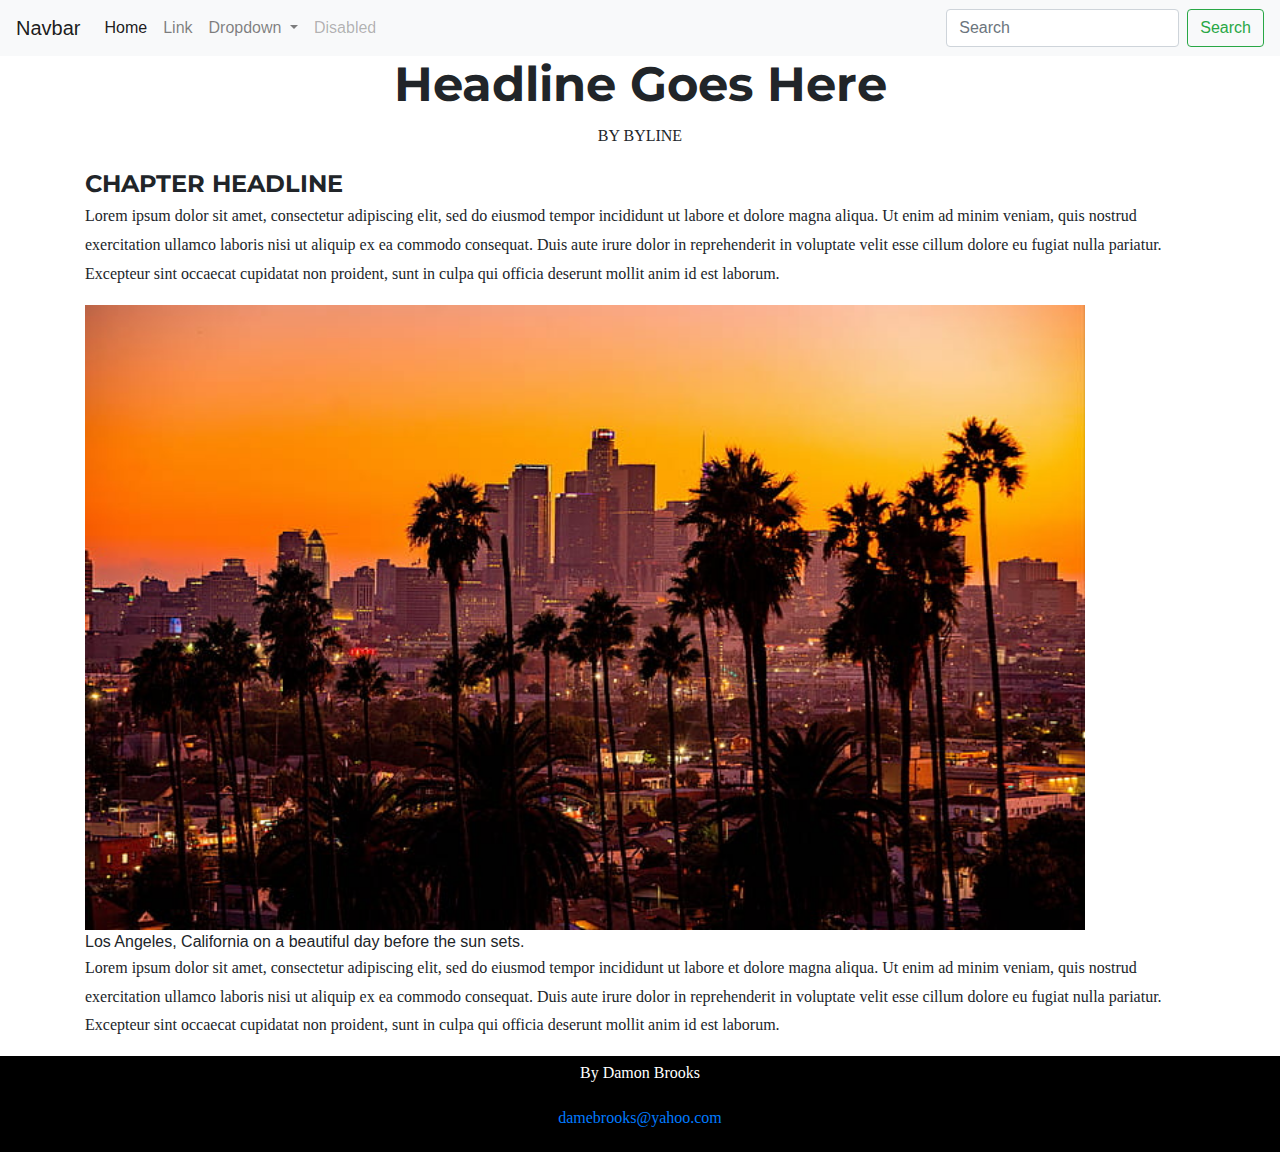
==== climate-crisis-story/index.html @ ee409e38 "add map for dva" ====
<!DOCTYPE HTML>

<html lang="en">
<head>
<meta charset="utf-8">
<meta name="viewport" content="width-device-width, initial-scale=1, shrink-to-fit=no">

<title>HTML Frame</title>
<meta name="description" content="Student at the University of Maryland">
<meta name="author" content"Damon Brooks Jr.">



<!-- Bootstrap CSS -->

<link rel="stylesheet" href="https://stackpath.bootstrapcdn.com/bootstrap/4.4.1/css/bootstrap.min.css" integrity="sha384-Vkoo8x4CGsO3+Hhxv8T/Q5PaXtkKtu6ug5TOeNV6gBiFeWPGFN9MuhOf23Q9Ifjh" crossorigin="anonymous">


<!--My Local Stylesheet-->
<link rel="stylesheet" type="text/css" href="style.css">
<!--Google Fonts Styles-->
<link rel="preconnect" href="https://fonts.googleapis.com">
<link rel="preconnect" href="https://fonts.gstatic.com" crossorigin>
<link href="https://fonts.googleapis.com/css2?family=Montserrat:wght@300;400;500;700;800;900&display=swap" rel="stylesheet">

</head>

<body>
  <!--Bootstrap Navbar Start-->
  <nav class="navbar navbar-expand-lg navbar-light bg-light">

  <a class="navbar-brand" href="#">Navbar</a>

  <button class="navbar-toggler" type="button" data-toggle="collapse" data-target="#navbarSupportedContent" aria-controls="navbarSupportedContent" aria-expanded="false" aria-label="Toggle navigation">

    <span class="navbar-toggler-icon"></span>

  </button>

  <div class="collapse navbar-collapse" id="navbarSupportedContent">

    <ul class="navbar-nav mr-auto">

      <li class="nav-item active">

        <a class="nav-link" href="#">Home <span class="sr-only">(current)</span></a>

      </li>

      <li class="nav-item">

        <a class="nav-link" href="#">Link</a>

      </li>

      <li class="nav-item dropdown">

        <a class="nav-link dropdown-toggle" href="#" id="navbarDropdown" role="button" data-toggle="dropdown" aria-haspopup="true" aria-expanded="false">

          Dropdown

        </a>

        <div class="dropdown-menu" aria-labelledby="navbarDropdown">

          <a class="dropdown-item" href="#">Action</a>

          <a class="dropdown-item" href="#">Another action</a>

          <div class="dropdown-divider"></div>

          <a class="dropdown-item" href="#">Something else here</a>

        </div>

      </li>

      <li class="nav-item">

        <a class="nav-link disabled" href="#" tabindex="-1" aria-disabled="true">Disabled</a>

      </li>

    </ul>

    <form class="form-inline my-2 my-lg-0">

      <input class="form-control mr-sm-2" type="search" placeholder="Search" aria-label="Search">

      <button class="btn btn-outline-success my-2 my-sm-0" type="submit">Search</button>

    </form>

  </div>

</nav>
<!--Bootstrap End-->
<div class="container">

<h1 id="headline">Headline Goes Here</h1>
<p id="byline">By Byline</p>
<div class="chapterheadline">Chapter Headline</div>
<p>    Lorem ipsum dolor sit amet, consectetur adipiscing elit, sed do eiusmod tempor incididunt ut labore et dolore magna aliqua. Ut enim ad minim veniam, quis nostrud exercitation ullamco laboris nisi ut aliquip ex ea commodo consequat. Duis aute irure dolor in reprehenderit in voluptate velit esse cillum dolore eu fugiat nulla pariatur. Excepteur sint occaecat cupidatat non proident, sunt in culpa qui officia deserunt mollit anim id est laborum.</p>

<img src="views.jpeg" width="1000px"><figcaption>Los Angeles, California on a beautiful day before the sun sets.</figcaption>



<p>    Lorem ipsum dolor sit amet, consectetur adipiscing elit, sed do eiusmod tempor incididunt ut labore et dolore magna aliqua. Ut enim ad minim veniam, quis nostrud exercitation ullamco laboris nisi ut aliquip ex ea commodo consequat. Duis aute irure dolor in reprehenderit in voluptate velit esse cillum dolore eu fugiat nulla pariatur. Excepteur sint occaecat cupidatat non proident, sunt in culpa qui officia deserunt mollit anim id est laborum.</p>








</div>


<!-- jQuery first, then Popper.js, then Bootstrap JS -->

<script src="https://code.jquery.com/jquery-3.4.1.slim.min.js" integrity="sha384-J6qa4849blE2+poT4WnyKhv5vZF5SrPo0iEjwBvKU7imGFAV0wwj1yYfoRSJoZ+n" crossorigin="anonymous"></script>

<script src="https://cdn.jsdelivr.net/npm/popper.js@1.16.0/dist/umd/popper.min.js" integrity="sha384-Q6E9RHvbIyZFJoft+2mJbHaEWldlvI9IOYy5n3zV9zzTtmI3UksdQRVvoxMfooAo" crossorigin="anonymous"></script>

<script src="https://stackpath.bootstrapcdn.com/bootstrap/4.4.1/js/bootstrap.min.js" integrity="sha384-wfSDF2E50Y2D1uUdj0O3uMBJnjuUD4Ih7YwaYd1iqfktj0Uod8GCExl3Og8ifwB6" crossorigin="anonymous"></script>

<footer>
  <p>By Damon Brooks</p>
  <p><a href="footer">damebrooks@yahoo.com</a></p>
</footer>


</body>

</html>
---- climate-crisis-story/style.css ----
#headline{
  font-size: 3em;
  font-weight: 700;
  text-align: center;
  font-family: 'Montserrat', sans-serif;
}
#byline{
  font-size: 1em;
  font-size: 1em;
  text-transform: uppercase;
  text-align: center;
}
p{
  font-family: Georgia,serif;
  line-height: 180%;
  font-size: 1em;
}
.chapterheadline{
  font-size: 1.5em;
  font-family: 'Montserrat', sans-serif;
  text-transform: uppercase;
  font-weight: 700;
}
footer {
  text-align:center;
  width: 100%;
  padding: 3px;
  background-color: black;
  color: white;
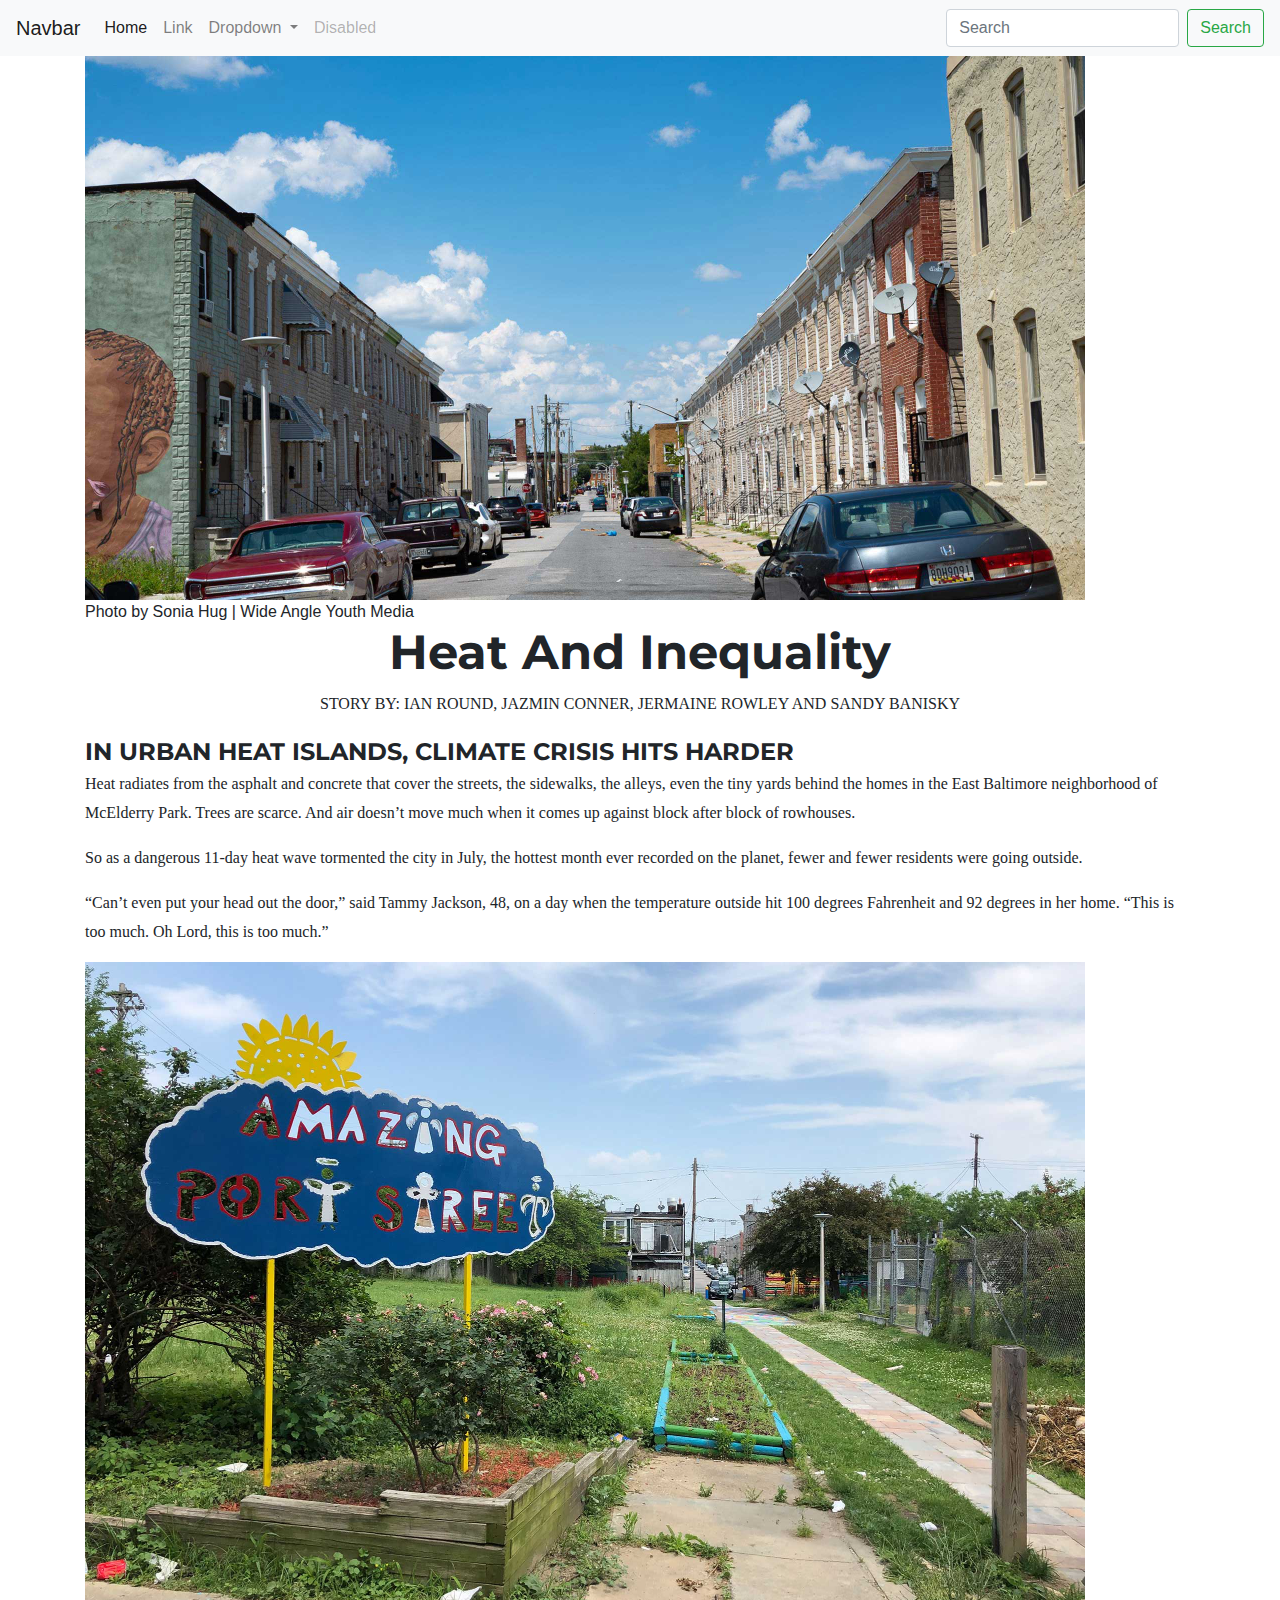
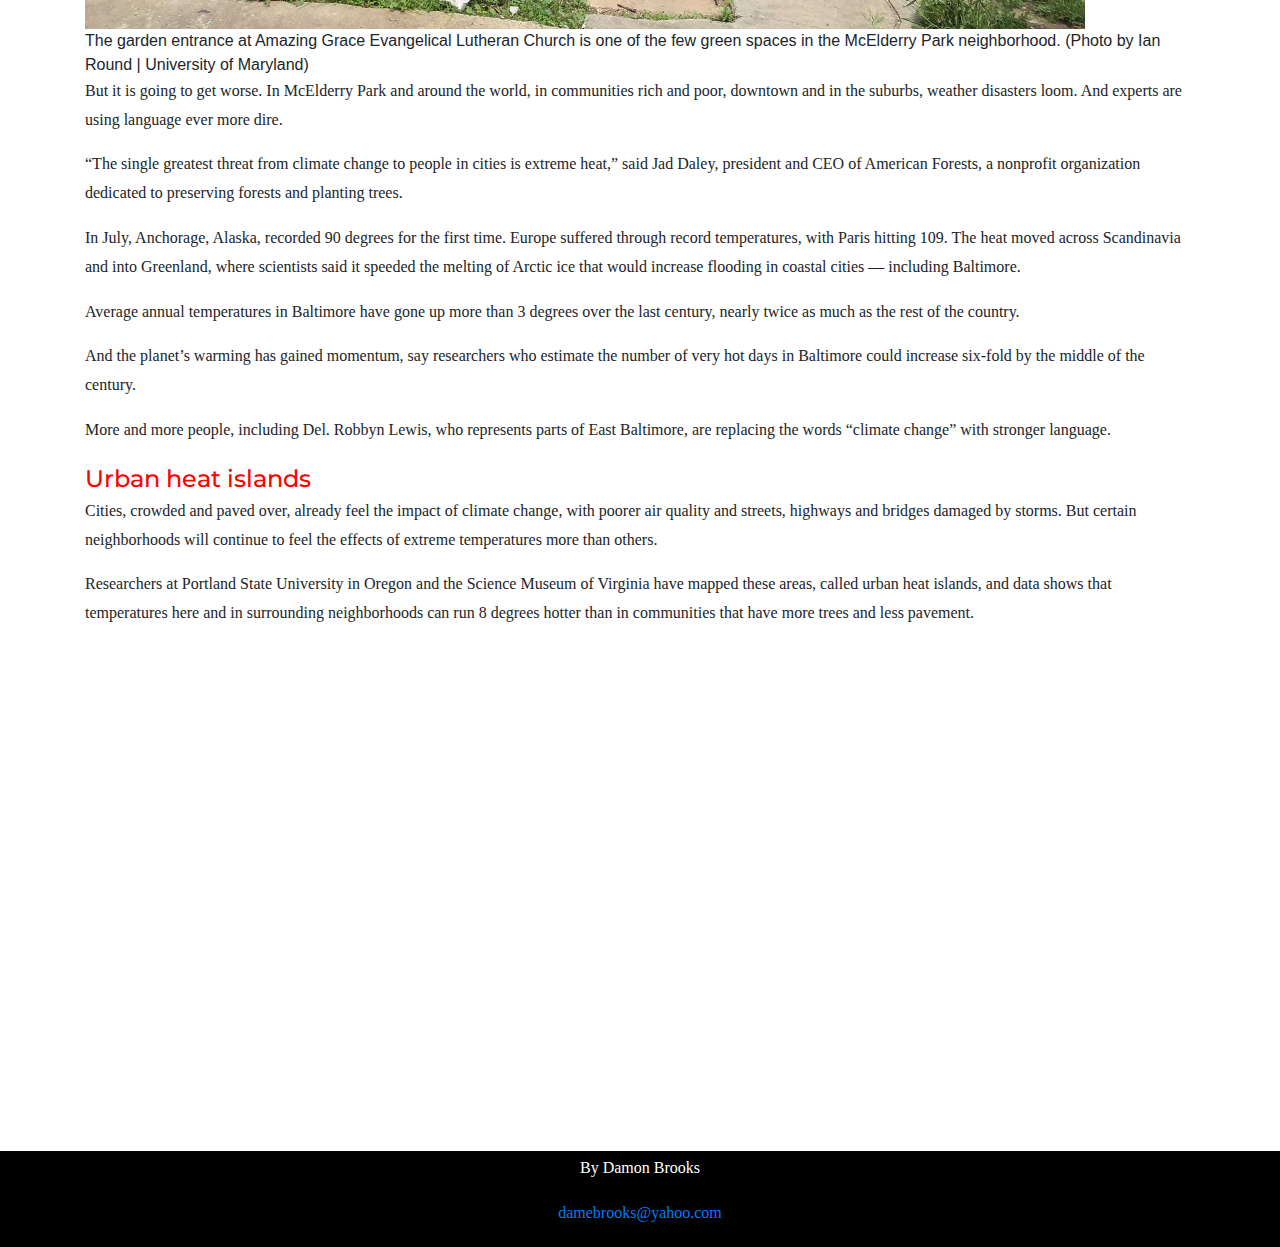
==== commit f79bbe56: "adds climate story info" ====
--- a/climate-crisis-story/index.html
+++ b/climate-crisis-story/index.html
@@ -96,17 +96,46 @@
 </nav>
 <!--Bootstrap End-->
 <div class="container">
+  <img src="sonia-hug-streetview.jpeg" width="1000px"><figcaption>Photo by Sonia Hug | Wide Angle Youth Media
 
-<h1 id="headline">Headline Goes Here</h1>
-<p id="byline">By Byline</p>
-<div class="chapterheadline">Chapter Headline</div>
-<p>    Lorem ipsum dolor sit amet, consectetur adipiscing elit, sed do eiusmod tempor incididunt ut labore et dolore magna aliqua. Ut enim ad minim veniam, quis nostrud exercitation ullamco laboris nisi ut aliquip ex ea commodo consequat. Duis aute irure dolor in reprehenderit in voluptate velit esse cillum dolore eu fugiat nulla pariatur. Excepteur sint occaecat cupidatat non proident, sunt in culpa qui officia deserunt mollit anim id est laborum.</p>
-
-<img src="views.jpeg" width="1000px"><figcaption>Los Angeles, California on a beautiful day before the sun sets.</figcaption>
+<h1 id="headline">Heat And Inequality</h1>
+<p id="byline">STORY BY: IAN ROUND, JAZMIN CONNER, JERMAINE ROWLEY AND SANDY BANISKY
+</p>
+<div class="chapterheadline">In urban heat islands, climate crisis hits harder
+</div>
+<p>Heat radiates from the asphalt and concrete that cover the streets, the sidewalks, the alleys, even the tiny yards behind the homes in the East Baltimore neighborhood of McElderry Park. Trees are scarce. And air doesn’t move much when it comes up against block after block of rowhouses.</p>
 
 
 
-<p>    Lorem ipsum dolor sit amet, consectetur adipiscing elit, sed do eiusmod tempor incididunt ut labore et dolore magna aliqua. Ut enim ad minim veniam, quis nostrud exercitation ullamco laboris nisi ut aliquip ex ea commodo consequat. Duis aute irure dolor in reprehenderit in voluptate velit esse cillum dolore eu fugiat nulla pariatur. Excepteur sint occaecat cupidatat non proident, sunt in culpa qui officia deserunt mollit anim id est laborum.</p>
+
+<p>So as a dangerous 11-day heat wave tormented the city in July, the hottest month ever recorded on the planet, fewer and fewer residents were going outside.</p>
+
+<p>“Can’t even put your head out the door,” said Tammy Jackson, 48, on a day when the temperature outside hit 100 degrees Fahrenheit and 92 degrees in her home. “This is too much. Oh Lord, this is too much.”</p>
+
+<img src="amazing-grace-garden.jpeg" width="1000px"><figcaption>The garden entrance at Amazing Grace Evangelical Lutheran Church is one of the few green spaces in the McElderry Park neighborhood. (Photo by Ian Round | University of Maryland)</figcaption>
+
+<p>But it is going to get worse. In McElderry Park and around the world, in communities rich and poor, downtown and in the suburbs, weather disasters loom. And experts are using language ever more dire.</p>
+
+<p>“The single greatest threat from climate change to people in cities is extreme heat,” said Jad Daley, president and CEO of American Forests, a nonprofit organization dedicated to preserving forests and planting trees.</p>
+
+<p>In July, Anchorage, Alaska, recorded 90 degrees for the first time. Europe suffered through record temperatures, with Paris hitting 109. The heat moved across Scandinavia and into Greenland, where scientists said it speeded the melting of Arctic ice that would increase flooding in coastal cities — including Baltimore.</p>
+
+<p>Average annual temperatures in Baltimore have gone up more than 3 degrees over the last century, nearly twice as much as the rest of the country.</p>
+
+<p>And the planet’s warming has gained momentum, say researchers who estimate the number of very hot days in Baltimore could increase six-fold by the middle of the century.</p>
+
+<p>More and more people, including Del. Robbyn Lewis, who represents parts of East Baltimore, are replacing the words “climate change” with stronger language.</p>
+
+<div class="urban">Urban heat islands</div>
+
+<p>Cities, crowded and paved over, already feel the impact of climate change, with poorer air quality and streets, highways and bridges damaged by storms. But certain neighborhoods will continue to feel the effects of extreme temperatures more than others.</p>
+
+<p>Researchers at Portland State University in Oregon and the Science Museum of Virginia have mapped these areas, called urban heat islands, and data shows that temperatures here and in surrounding neighborhoods can run 8 degrees hotter than in communities that have more trees and less pavement.</p>
+
+<!--Graphic does not work-->
+<iframe src="graphics.html" frameborder="0" allowtransparency="true" allowfullscreen webkitallowfullscreen mozallowfullscreen oallowfullscreen msallowfullscreen width="600" height="500"></iframe>
+
+
 
 
 
--- a/climate-crisis-story/style.css
+++ b/climate-crisis-story/style.css
@@ -27,3 +27,11 @@
   padding: 3px;
   background-color: black;
   color: white;
+}
+.urban{
+  font-size: 1.5em;
+  font-family: 'Montserrat', sans-serif;
+  color:red;
+  font-weight: 500;
+
+}
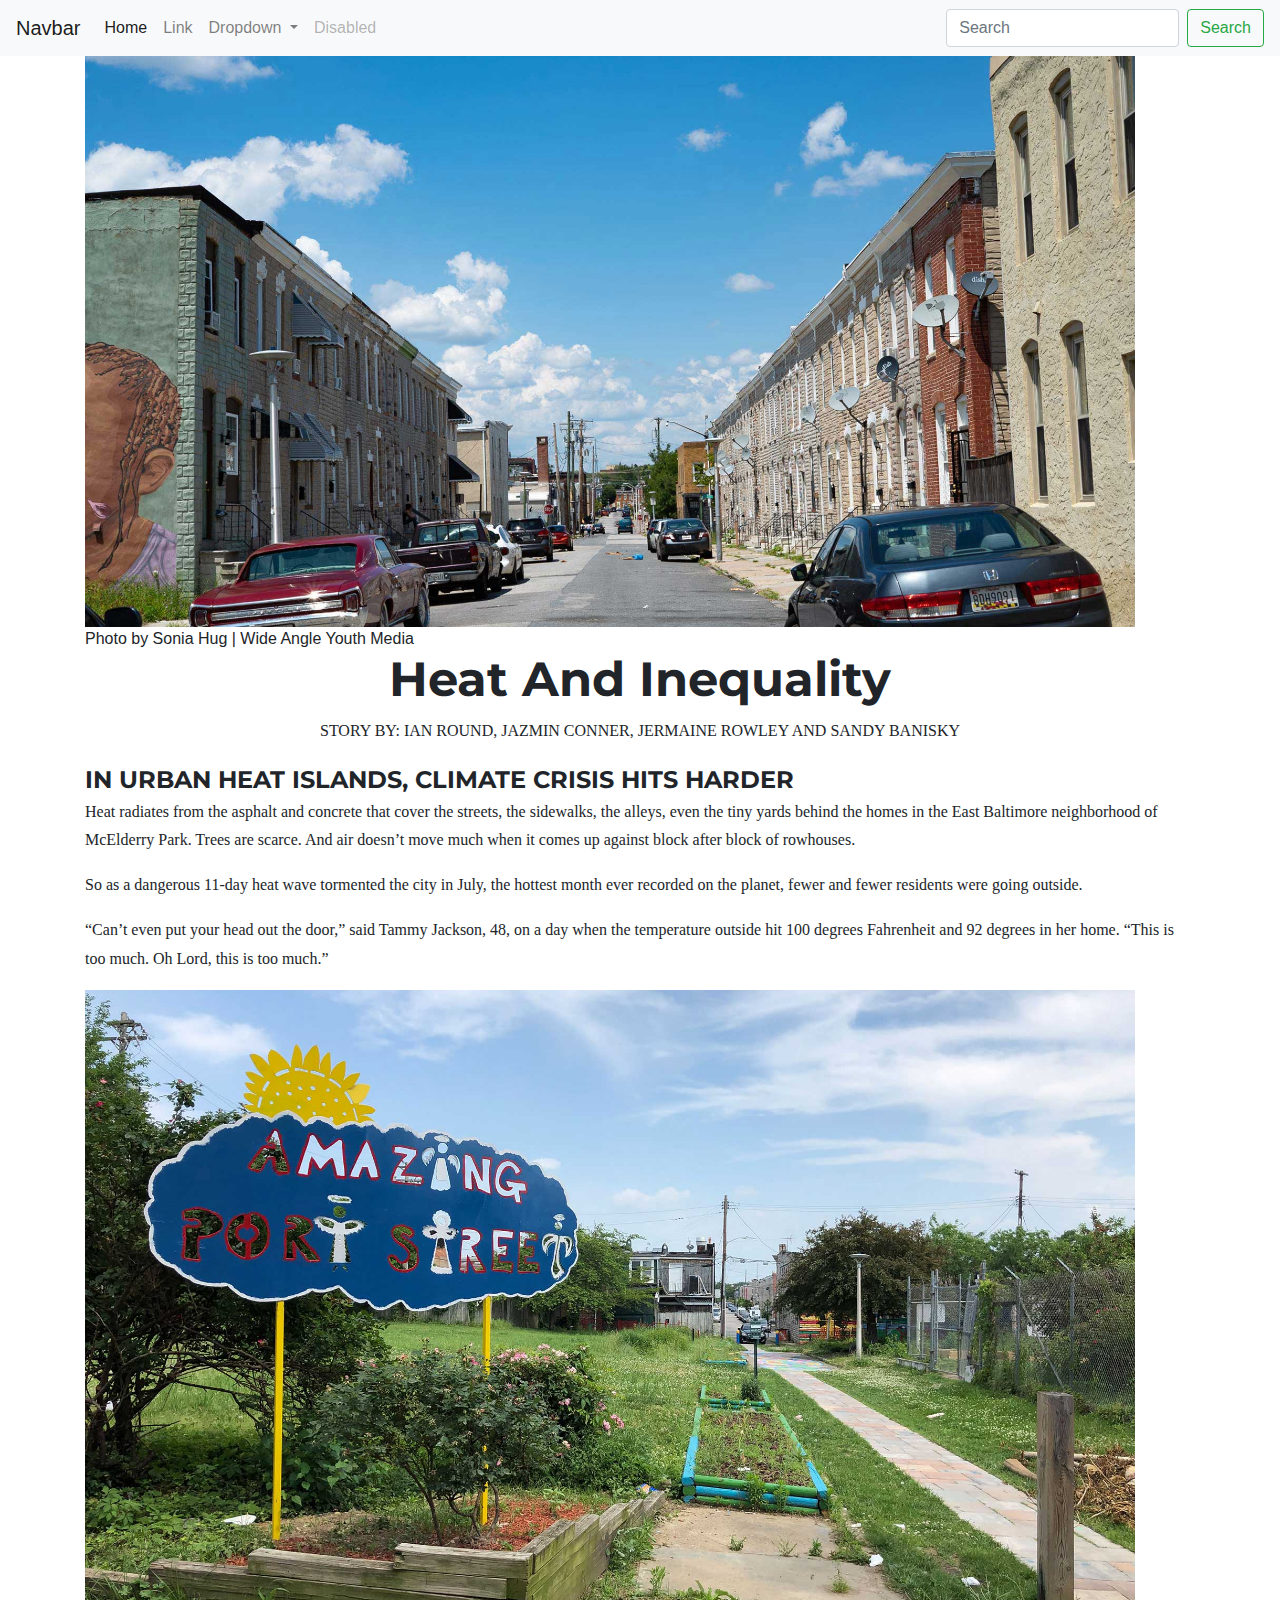
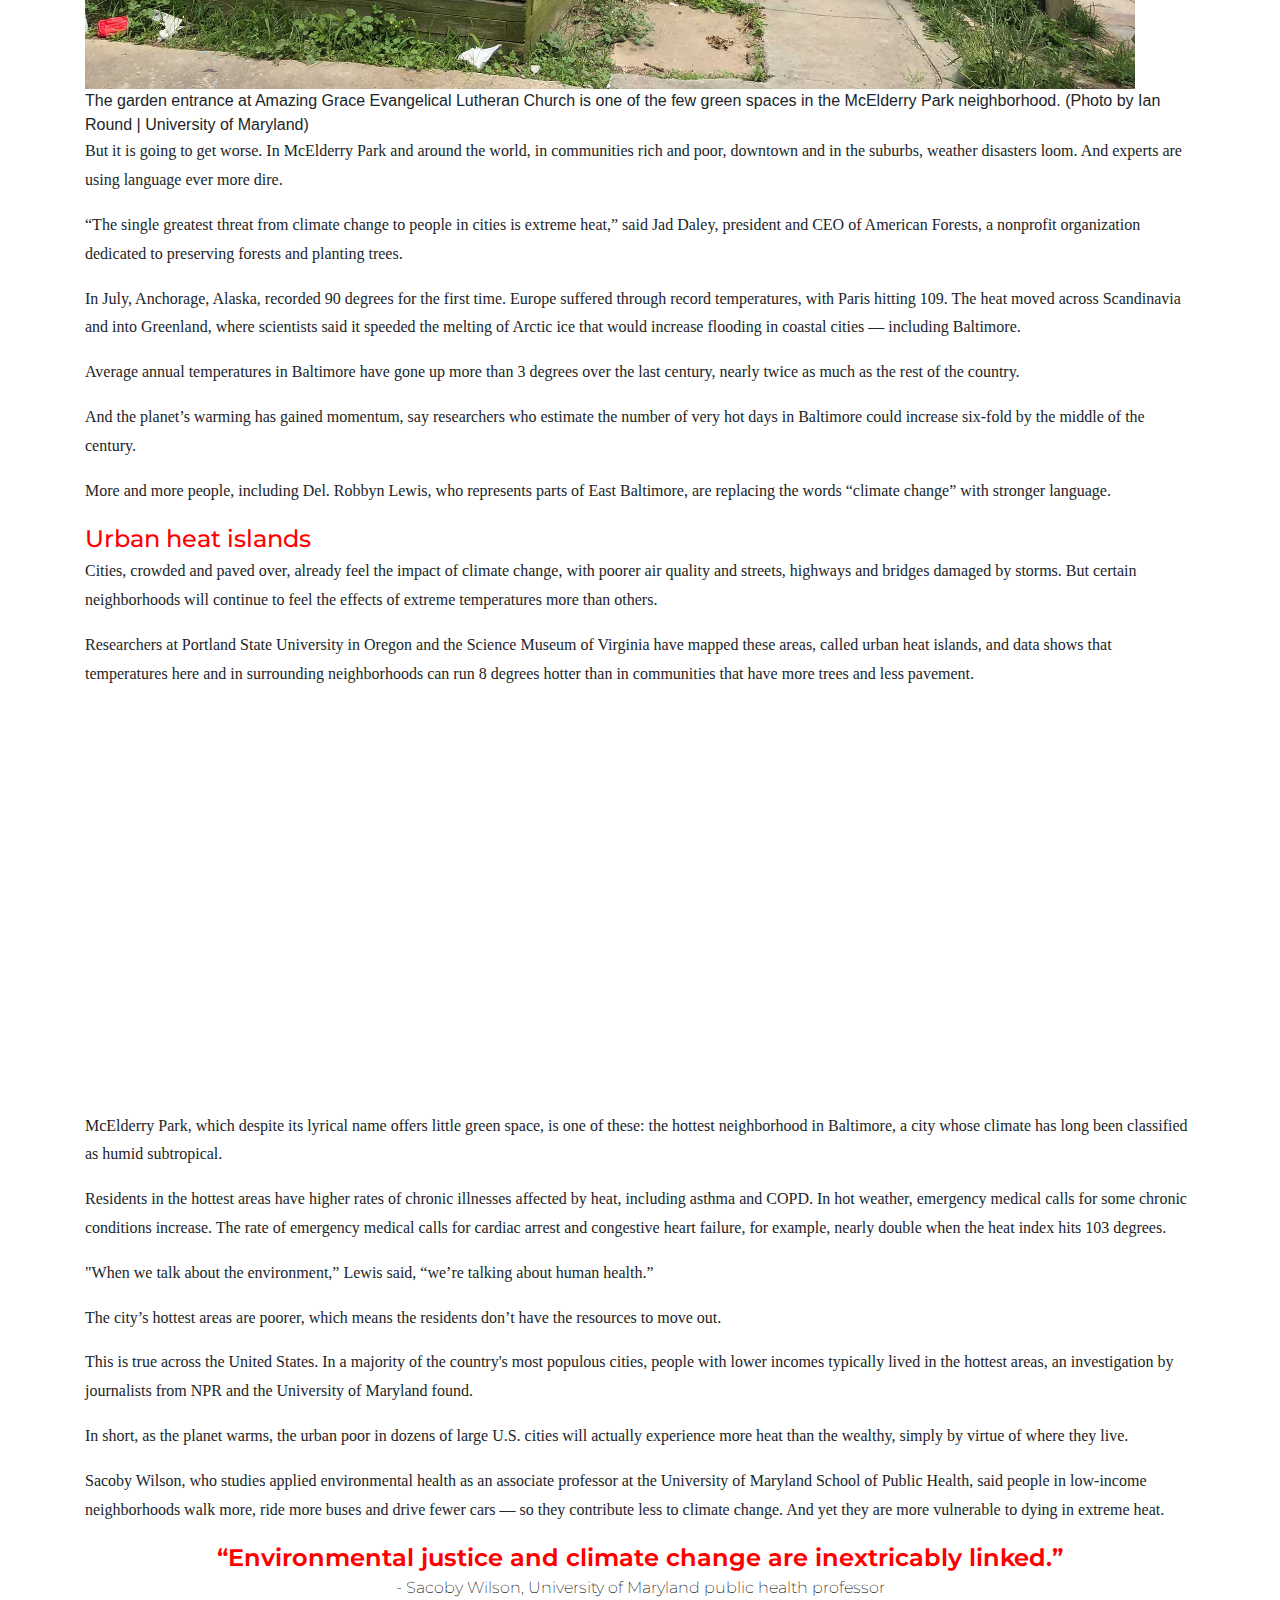
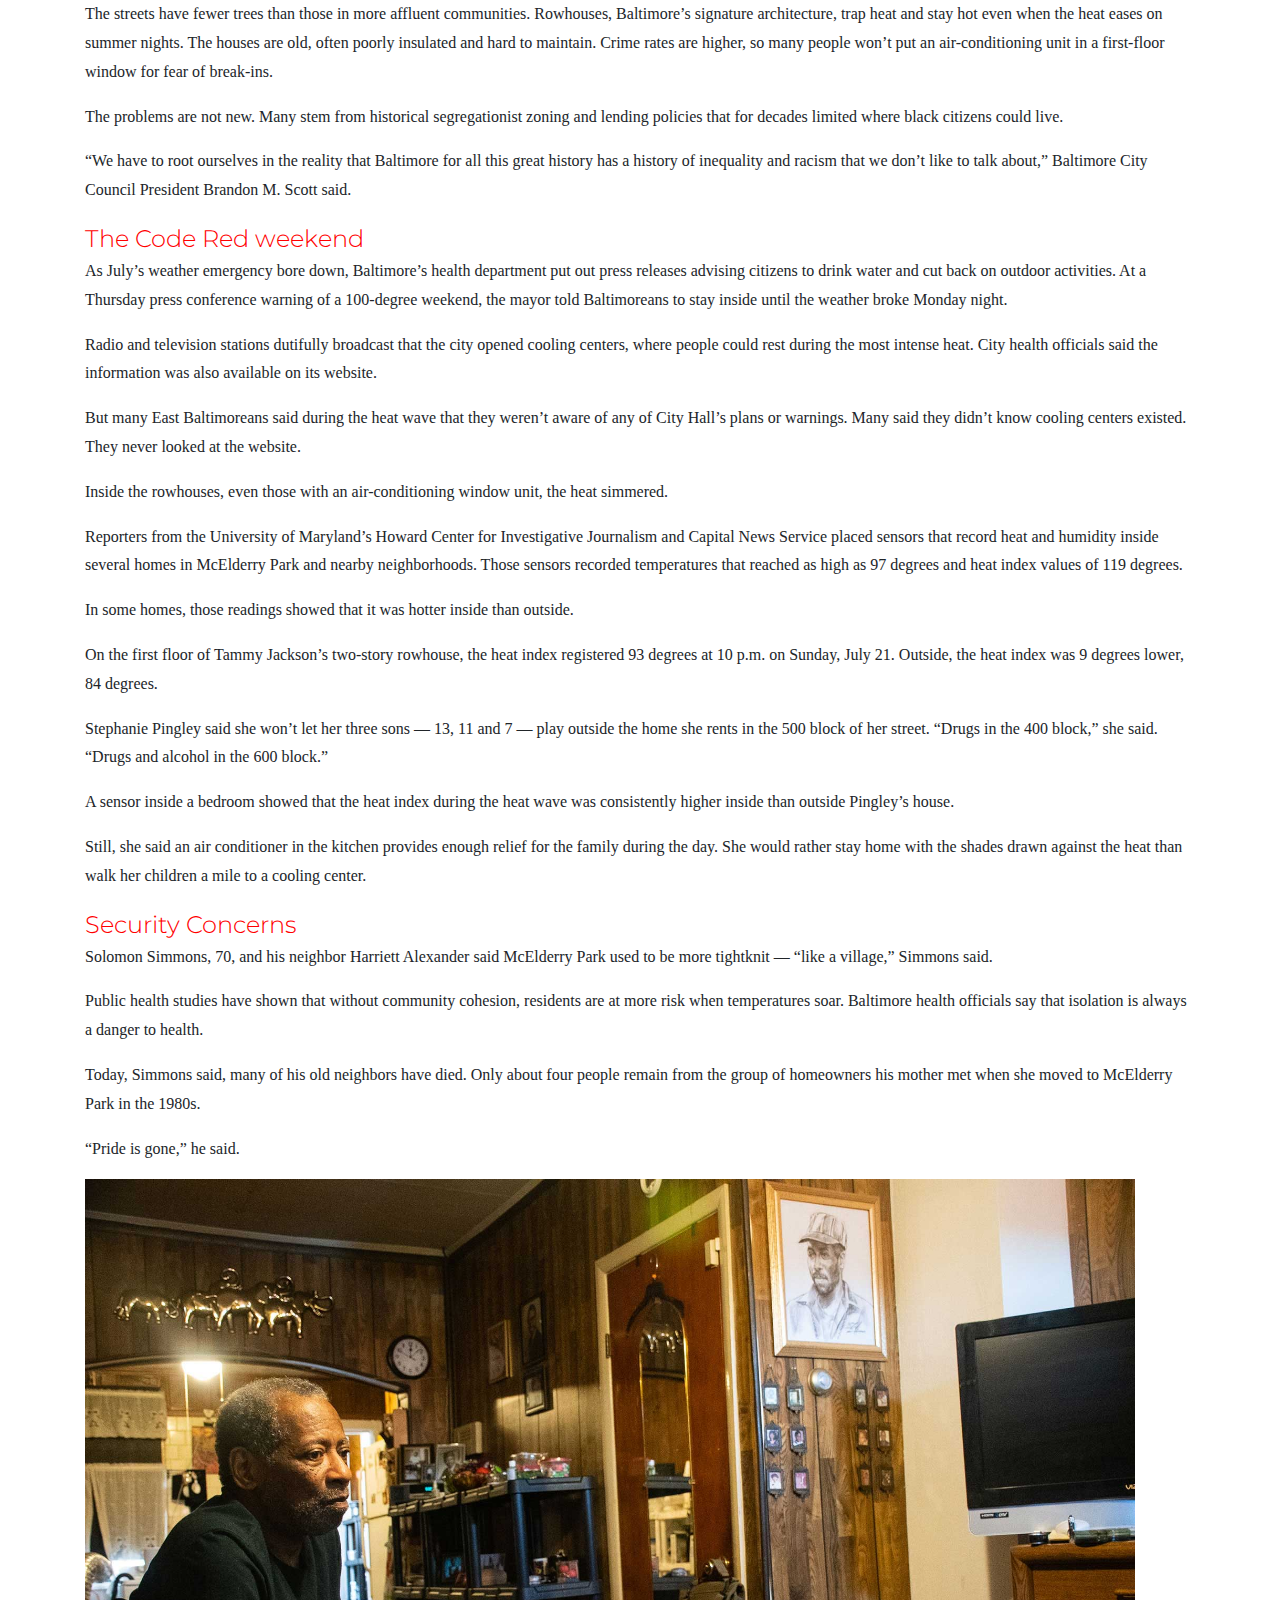
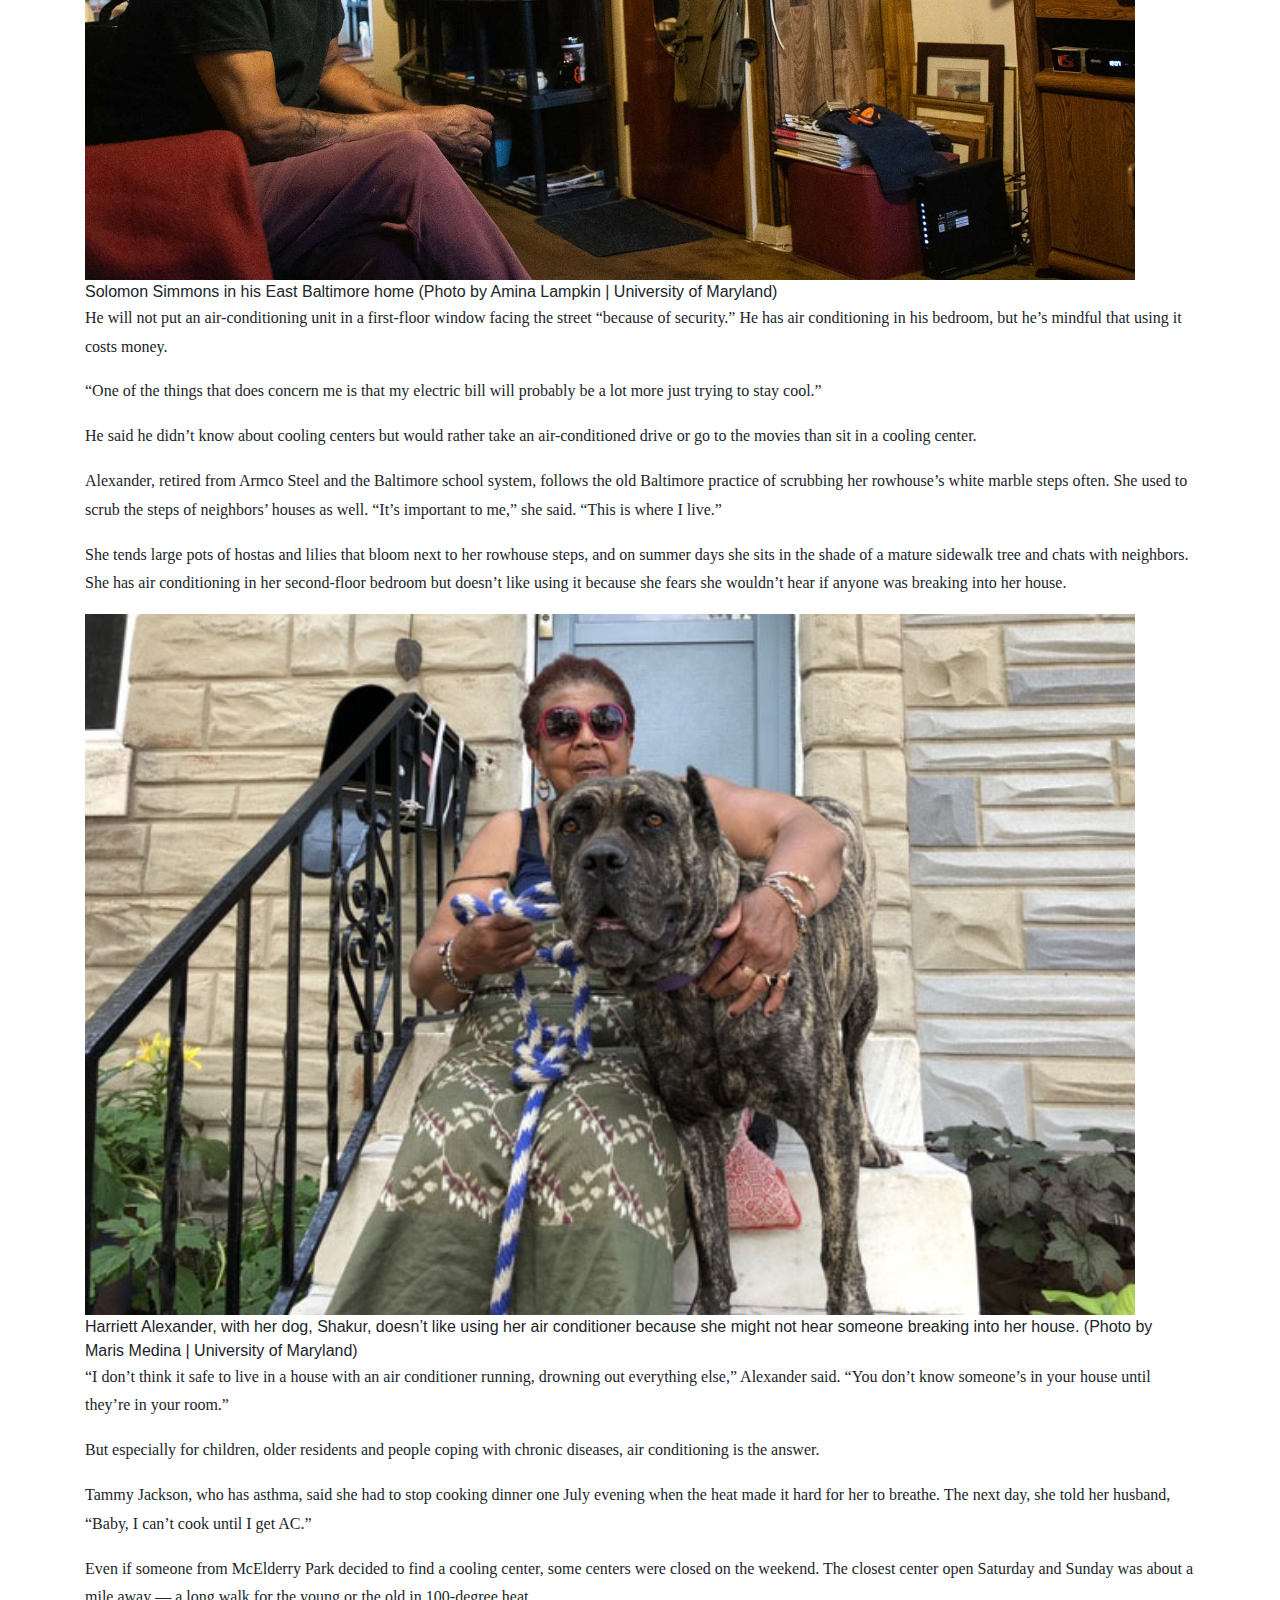
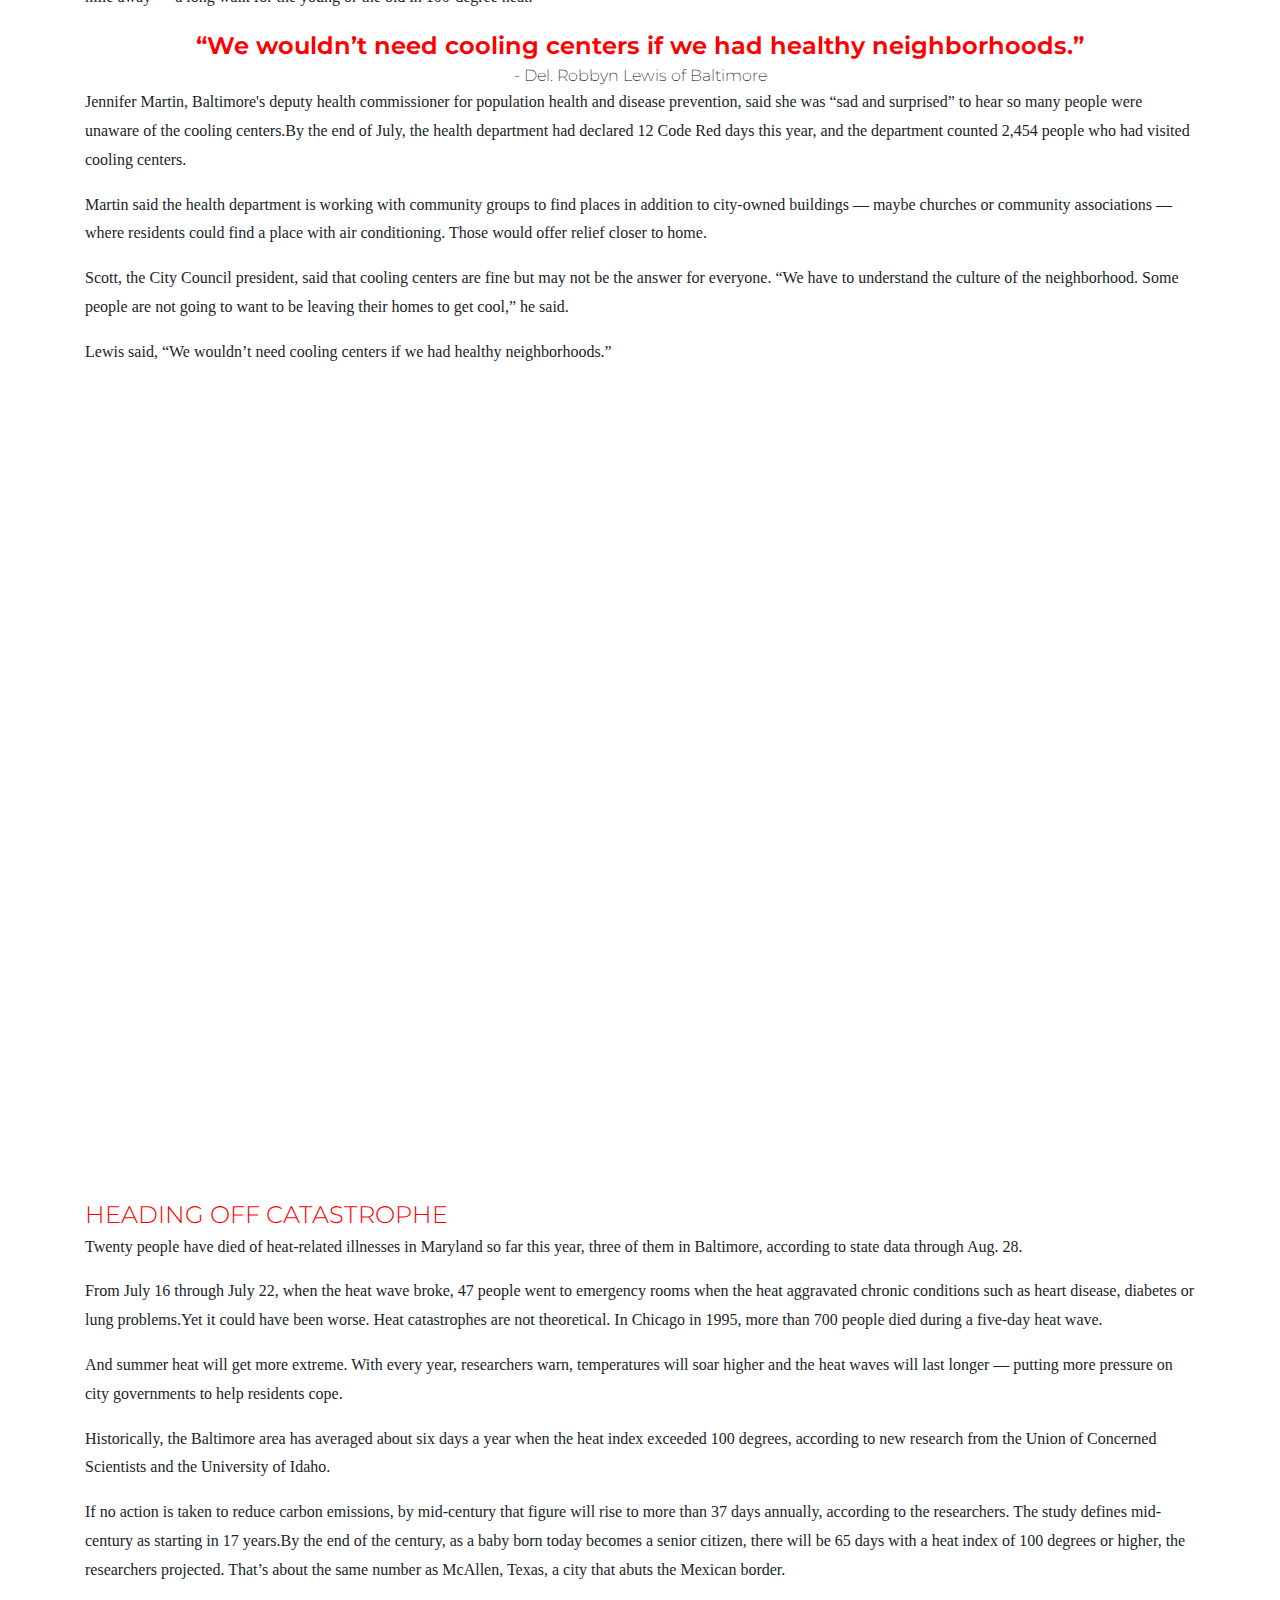
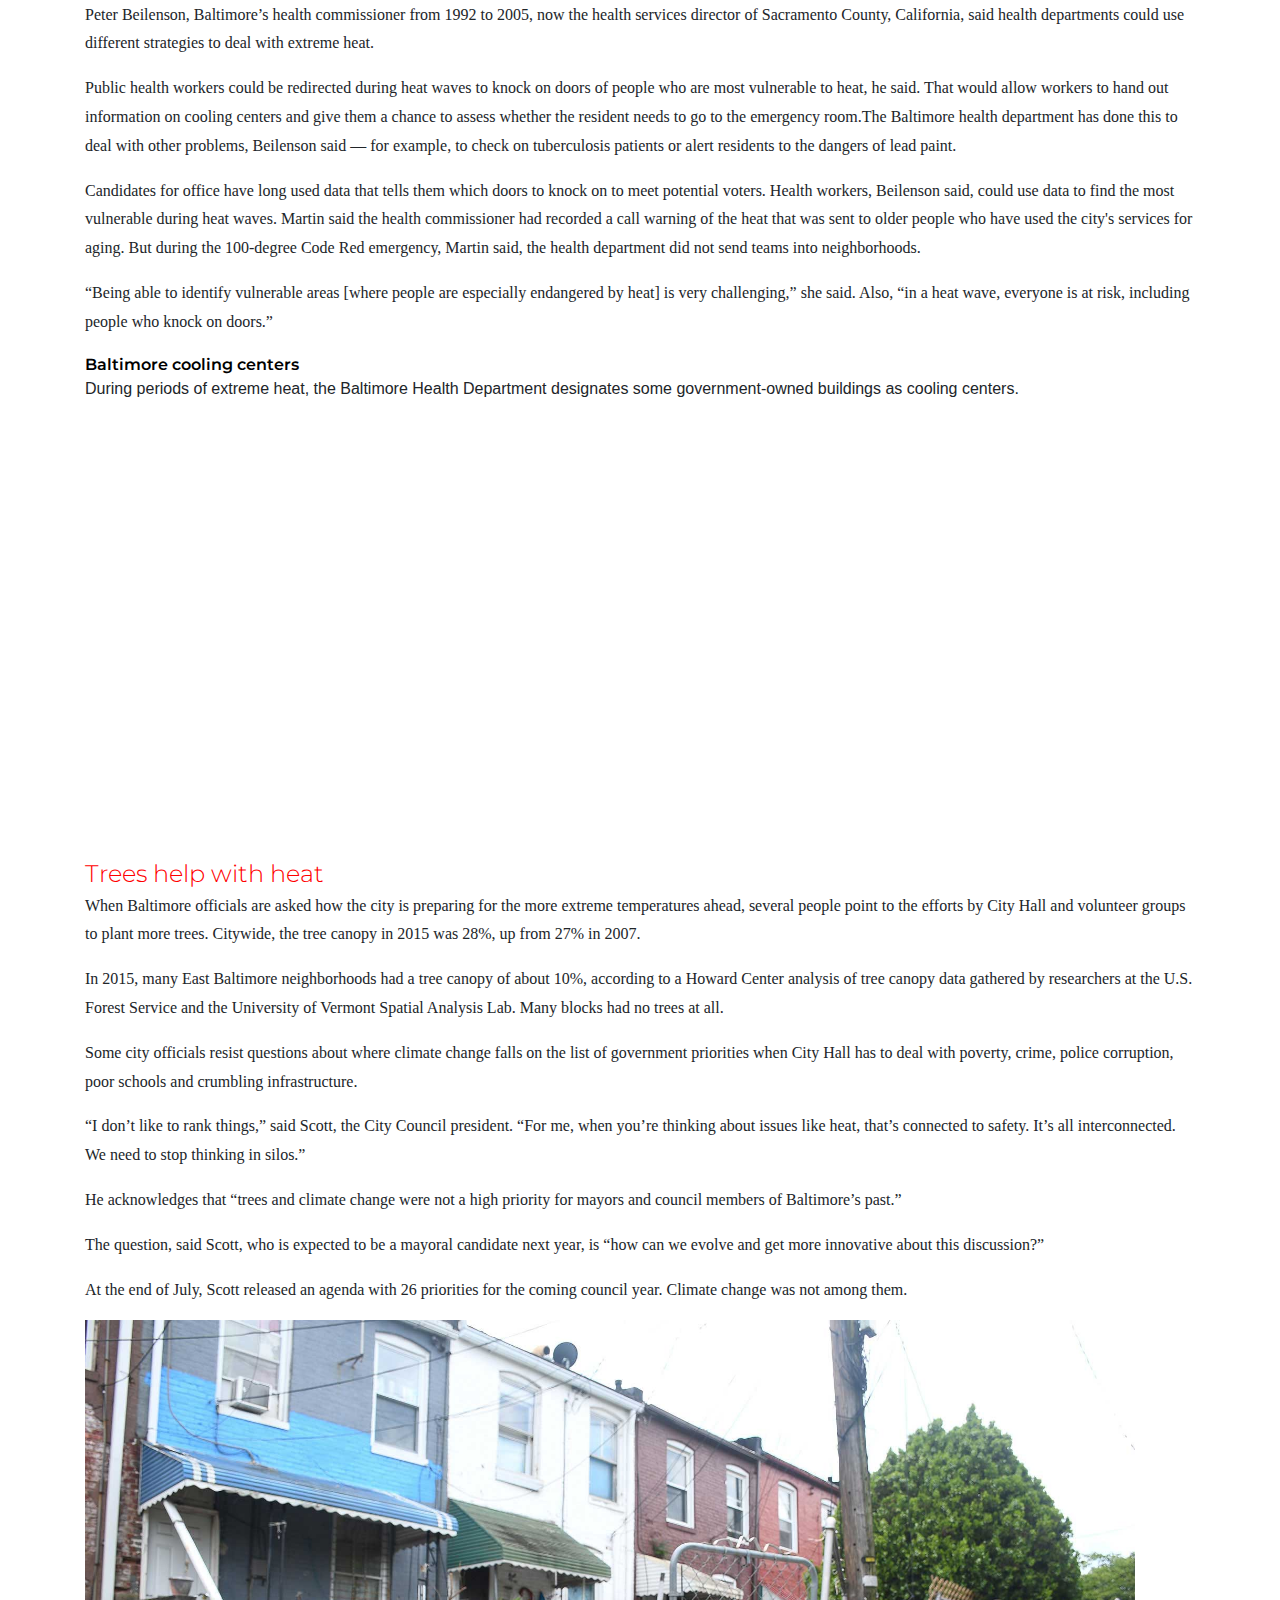
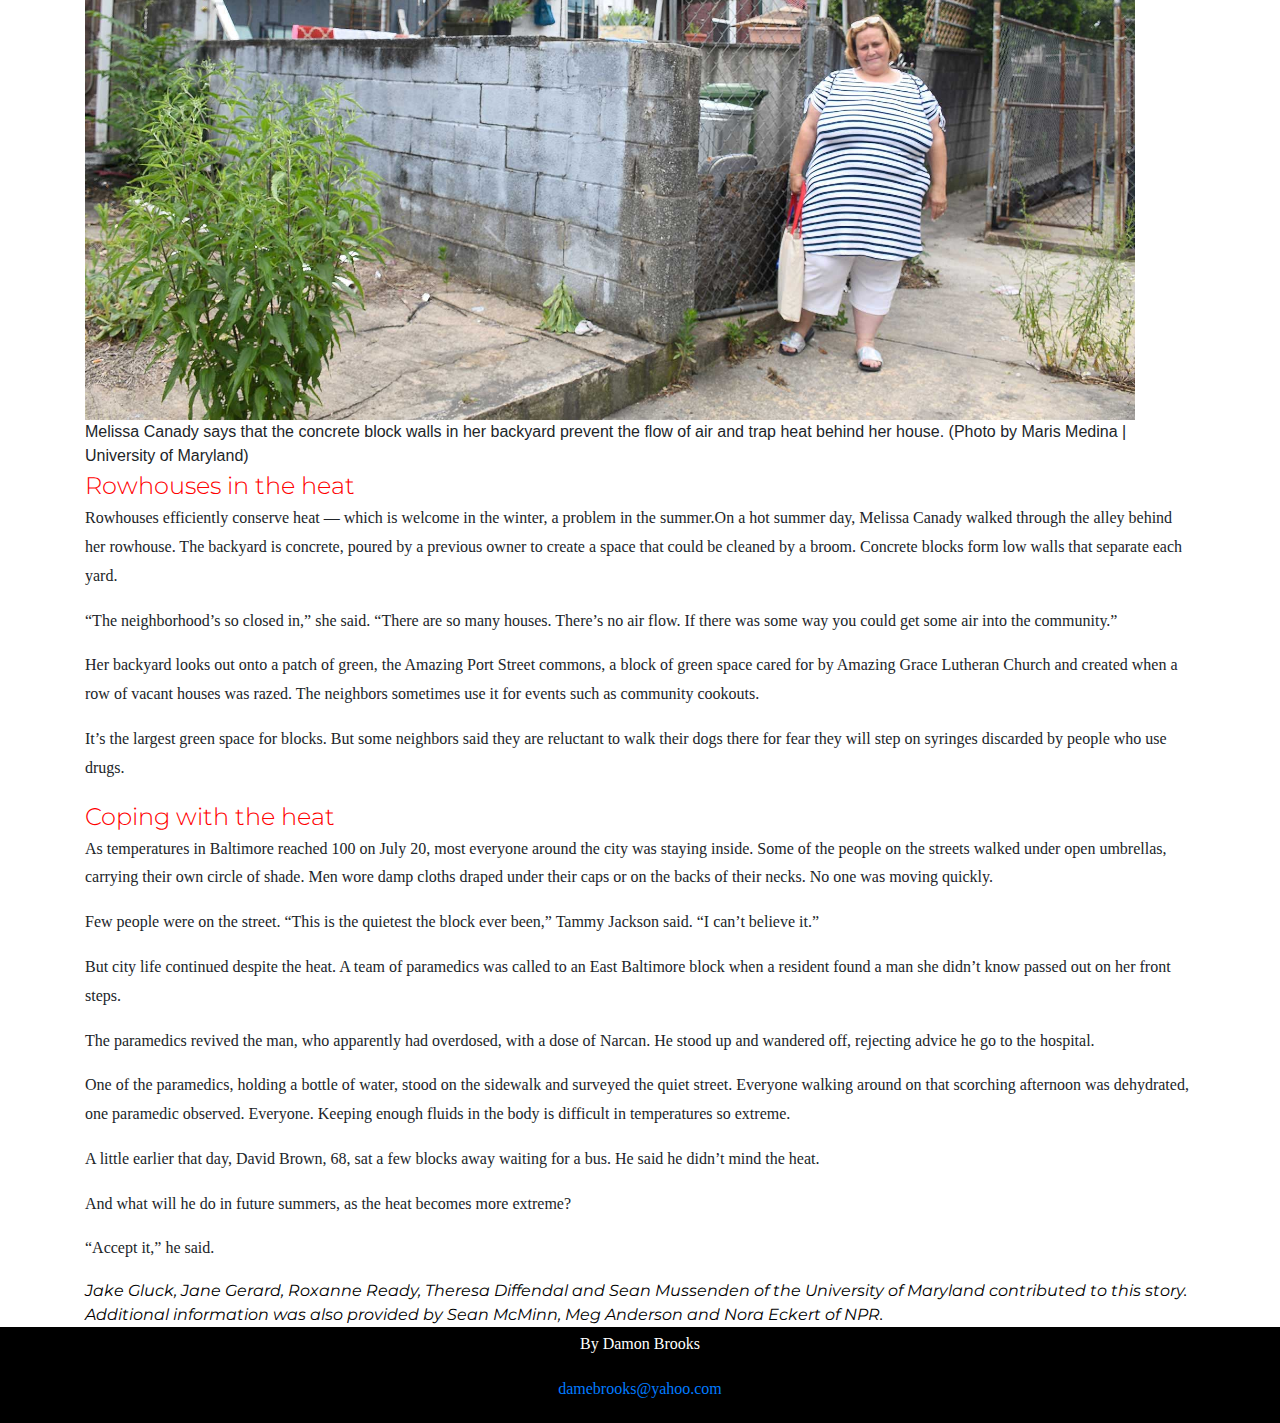
==== commit c65fbe5c: "finish climate story" ====
--- a/climate-crisis-story/index.html
+++ b/climate-crisis-story/index.html
@@ -96,7 +96,7 @@
 </nav>
 <!--Bootstrap End-->
 <div class="container">
-  <img src="sonia-hug-streetview.jpeg" width="1000px"><figcaption>Photo by Sonia Hug | Wide Angle Youth Media
+  <img src="sonia-hug-streetview.jpeg" width="1050px"><figcaption>Photo by Sonia Hug | Wide Angle Youth Media
 
 <h1 id="headline">Heat And Inequality</h1>
 <p id="byline">STORY BY: IAN ROUND, JAZMIN CONNER, JERMAINE ROWLEY AND SANDY BANISKY
@@ -112,7 +112,7 @@
 
 <p>“Can’t even put your head out the door,” said Tammy Jackson, 48, on a day when the temperature outside hit 100 degrees Fahrenheit and 92 degrees in her home. “This is too much. Oh Lord, this is too much.”</p>
 
-<img src="amazing-grace-garden.jpeg" width="1000px"><figcaption>The garden entrance at Amazing Grace Evangelical Lutheran Church is one of the few green spaces in the McElderry Park neighborhood. (Photo by Ian Round | University of Maryland)</figcaption>
+<img src="amazing-grace-garden.jpeg" width="1050px"><figcaption>The garden entrance at Amazing Grace Evangelical Lutheran Church is one of the few green spaces in the McElderry Park neighborhood. (Photo by Ian Round | University of Maryland)</figcaption>
 
 <p>But it is going to get worse. In McElderry Park and around the world, in communities rich and poor, downtown and in the suburbs, weather disasters loom. And experts are using language ever more dire.</p>
 
@@ -132,8 +132,166 @@
 
 <p>Researchers at Portland State University in Oregon and the Science Museum of Virginia have mapped these areas, called urban heat islands, and data shows that temperatures here and in surrounding neighborhoods can run 8 degrees hotter than in communities that have more trees and less pavement.</p>
 
-<!--Graphic does not work-->
-<iframe src="graphics.html" frameborder="0" allowtransparency="true" allowfullscreen webkitallowfullscreen mozallowfullscreen oallowfullscreen msallowfullscreen width="600" height="500"></iframe>
+<iframe title="
+                 Baltimore has more than its share of heat-related deaths in Maryland
+            " aria-label="Column Chart" id="datawrapper-chart-8HMdg" src="https://datawrapper.dwcdn.net/8HMdg/1/" scrolling="no" frameborder="0" style="width: 0; min-width: 100% !important; border: none;" height="400"></iframe><script type="text/javascript">!function(){"use strict";window.addEventListener("message",(function(e){if(void 0!==e.data["datawrapper-height"]){var t=document.querySelectorAll("iframe");for(var a in e.data["datawrapper-height"])for(var r=0;r<t.length;r++){if(t[r].contentWindow===e.source)t[r].style.height=e.data["datawrapper-height"][a]+"px"}}}))}();
+</script>
+
+<p>McElderry Park, which despite its lyrical name offers little green space, is one of these: the hottest neighborhood in Baltimore, a city whose climate has long been classified as humid subtropical.</p>
+
+<p>Residents in the hottest areas have higher rates of chronic illnesses affected by heat, including asthma and COPD. In hot weather, emergency medical calls for some chronic conditions increase. The rate of emergency medical calls for cardiac arrest and congestive heart failure, for example, nearly double when the heat index hits 103 degrees.
+
+<p>"When we talk about the environment,” Lewis said, “we’re talking about human health.”</p>
+
+<p>The city’s hottest areas are poorer, which means the residents don’t have the resources to move out.</p>
+
+<p>This is true across the United States. In a majority of the country's most populous cities, people with lower incomes typically lived in the hottest areas, an investigation by journalists from NPR and the University of Maryland found.</p>
+
+<p>In short, as the planet warms, the urban poor in dozens of large U.S. cities will actually experience more heat than the wealthy, simply by virtue of where they live.</p>
+
+<p>Sacoby Wilson, who studies applied environmental health as an associate professor at the University of Maryland School of Public Health, said people in low-income neighborhoods walk more, ride more buses and drive fewer cars — so they contribute less to climate change. And yet they are more vulnerable to dying in extreme heat.</p>
+
+<div class="quote">“Environmental justice and climate change are inextricably linked.”</div>
+  <div class="author">-  Sacoby Wilson, University of Maryland public health professor</div>
+
+  <p>The streets have fewer trees than those in more affluent communities. Rowhouses, Baltimore’s signature architecture, trap heat and stay hot even when the heat eases on summer nights. The houses are old, often poorly insulated and hard to maintain. Crime rates are higher, so many people won’t put an air-conditioning unit in a first-floor window for fear of break-ins.</p>
+
+  <p>The problems are not new. Many stem from historical segregationist zoning and lending policies that for decades limited where black citizens could live.</p>
+
+  <p>“We have to root ourselves in the reality that Baltimore for all this great history has a history of inequality and racism that we don’t like to talk about,” Baltimore City Council President Brandon M. Scott said.</p>
+
+  <div class="code">The Code Red weekend</div>
+  <p>As July’s weather emergency bore down, Baltimore’s health department put out press releases advising citizens to drink water and cut back on outdoor activities. At a Thursday press conference warning of a 100-degree weekend, the mayor told Baltimoreans to stay inside until the weather broke Monday night.</p>
+
+  <p>Radio and television stations dutifully broadcast that the city opened cooling centers, where people could rest during the most intense heat. City health officials said the information was also available on its website.</p>
+
+  <p>But many East Baltimoreans said during the heat wave that they weren’t aware of any of City Hall’s plans or warnings. Many said they didn’t know cooling centers existed. They never looked at the website.</p>
+
+  <p>Inside the rowhouses, even those with an air-conditioning window unit, the heat simmered.</p>
+
+  <p>Reporters from the University of Maryland’s Howard Center for Investigative Journalism and Capital News Service placed sensors that record heat and humidity inside several homes in McElderry Park and nearby neighborhoods. Those sensors recorded temperatures that reached as high as 97 degrees and heat index values of 119 degrees.</p>
+
+  <p>In some homes, those readings showed that it was hotter inside than outside.</p>
+
+  <p>On the first floor of Tammy Jackson’s two-story rowhouse, the heat index registered 93 degrees at 10 p.m. on Sunday, July 21. Outside, the heat index was 9 degrees lower, 84 degrees.</p>
+
+  <p>Stephanie Pingley said she won’t let her three sons — 13, 11 and 7 — play outside the home she rents in the 500 block of her street. “Drugs in the 400 block,” she said. “Drugs and alcohol in the 600 block.”</p>
+
+  <p>A sensor inside a bedroom showed that the heat index during the heat wave was consistently higher inside than outside Pingley’s house.</p>
+
+<p>Still, she said an air conditioner in the kitchen provides enough relief for the family during the day. She would rather stay home with the shades drawn against the heat than walk her children a mile to a cooling center.</p>
+
+<div class="security">Security Concerns</div>
+
+<p>Solomon Simmons, 70, and his neighbor Harriett Alexander said McElderry Park used to be more tightknit — “like a village,” Simmons said.</p>
+
+<p>Public health studies have shown that without community cohesion, residents are at more risk when temperatures soar. Baltimore health officials say that isolation is always a danger to health.</p>
+
+<p>Today, Simmons said, many of his old neighbors have died. Only about four people remain from the group of homeowners his mother met when she moved to McElderry Park in the 1980s.</p>
+
+<p>“Pride is gone,” he said.</p>
+
+<img src="solomon-simmons.jpeg" width="1050px"><figcaption>Solomon Simmons in his East Baltimore home (Photo by Amina Lampkin | University of Maryland)</figcaption>
+
+<p>He will not put an air-conditioning unit in a first-floor window facing the street “because of security.” He has air conditioning in his bedroom, but he’s mindful that using it costs money.</p>
+
+<p>“One of the things that does concern me is that my electric bill will probably be a lot more just trying to stay cool.”</p>
+
+<p>He said he didn’t know about cooling centers but would rather take an air-conditioned drive or go to the movies than sit in a cooling center.</p>
+
+<p>Alexander, retired from Armco Steel and the Baltimore school system, follows the old Baltimore practice of scrubbing her rowhouse’s white marble steps often. She used to scrub the steps of neighbors’ houses as well. “It’s important to me,” she said. “This is where I live.”</p>
+
+<p>She tends large pots of hostas and lilies that bloom next to her rowhouse steps, and on summer days she sits in the shade of a mature sidewalk tree and chats with neighbors. She has air conditioning in her second-floor bedroom but doesn’t like using it because she fears she wouldn’t hear if anyone was breaking into her house.</p>
+
+<img src="harriett-alexander.jpeg" width="1050px"><figcaption>Harriett Alexander, with her dog, Shakur, doesn’t like using her air conditioner because she might not hear someone breaking into her house. (Photo by Maris Medina | University of Maryland)
+</figcaption>
+
+
+<p>“I don’t think it safe to live in a house with an air conditioner running, drowning out everything else,” Alexander said. “You don’t know someone’s in your house until they’re in your room.”</p>
+
+<p>But especially for children, older residents and people coping with chronic diseases, air conditioning is the answer.</p>
+
+<p>Tammy Jackson, who has asthma, said she had to stop cooking dinner one July evening when the heat made it hard for her to breathe. The next day, she told her husband, “Baby, I can’t cook until I get AC.”</p>
+
+<p>Even if someone from McElderry Park decided to find a cooling center, some centers were closed on the weekend. The closest center open Saturday and Sunday was about a mile away — a long walk for the young or the old in 100-degree heat.</p>
+
+<div class="quote">“We wouldn’t need cooling centers if we had healthy neighborhoods.”</div>
+<div class="author">- Del. Robbyn Lewis of Baltimore</div>
+
+<p>Jennifer Martin, Baltimore's deputy health commissioner for population health and disease prevention, said she was “sad and surprised” to hear so many people were unaware of the cooling centers.By the end of July, the health department had declared 12 Code Red days this year, and the department counted 2,454 people who had visited cooling centers.</p>
+
+<p>Martin said the health department is working with community groups to find places in addition to city-owned buildings — maybe churches or community associations — where residents could find a place with air conditioning. Those would offer relief closer to home.</p>
+
+<p>Scott, the City Council president, said that cooling centers are fine but may not be the answer for everyone. “We have to understand the culture of the neighborhood. Some people are not going to want to be leaving their homes to get cool,” he said.</p>
+
+<p>Lewis said, “We wouldn’t need cooling centers if we had healthy neighborhoods.”</p>
+
+<iframe title="The relationship between summer temperature and poverty in Baltimore" aria-label="chart" id="datawrapper-chart-cCyk7" src="https://datawrapper.dwcdn.net/cCyk7/1/" scrolling="no" frameborder="0" style="width: 0; min-width: 100% !important; border: none;" height="400"></iframe><script type="text/javascript">!function(){"use strict";window.addEventListener("message",(function(e){if(void 0!==e.data["datawrapper-height"]){var t=document.querySelectorAll("iframe");for(var a in e.data["datawrapper-height"])for(var r=0;r<t.length;r++){if(t[r].contentWindow===e.source)t[r].style.height=e.data["datawrapper-height"][a]+"px"}}}))}();
+</script>
+
+
+<iframe title=" Summer temperature and violence " aria-label="chart" id="datawrapper-chart-wkMTe" src="https://datawrapper.dwcdn.net/wkMTe/1/" scrolling="no" frameborder="0" style="width: 0; min-width: 100% !important; border: none;" height="400"></iframe><script type="text/javascript">!function(){"use strict";window.addEventListener("message",(function(e){if(void 0!==e.data["datawrapper-height"]){var t=document.querySelectorAll("iframe");for(var a in e.data["datawrapper-height"])for(var r=0;r<t.length;r++){if(t[r].contentWindow===e.source)t[r].style.height=e.data["datawrapper-height"][a]+"px"}}}))}();
+</script>
+
+<div class="class">Heading off catastrophe</div>
+
+<p>Twenty people have died of heat-related illnesses in Maryland so far this year, three of them in Baltimore, according to state data through Aug. 28.</p>
+
+<p>From July 16 through July 22, when the heat wave broke, 47 people went to emergency rooms when the heat aggravated chronic conditions such as heart disease, diabetes or lung problems.Yet it could have been worse. Heat catastrophes are not theoretical. In Chicago in 1995, more than 700 people died during a five-day heat wave.</p>
+
+<p>And summer heat will get more extreme. With every year, researchers warn, temperatures will soar higher and the heat waves will last longer — putting more pressure on city governments to help residents cope.</p>
+
+<p>Historically, the Baltimore area has averaged about six days a year when the heat index exceeded 100 degrees, according to new research from the Union of Concerned Scientists and the University of Idaho.</p>
+
+<p>If no action is taken to reduce carbon emissions, by mid-century that figure will rise to more than 37 days annually, according to the researchers. The study defines mid-century as starting in 17 years.By the end of the century, as a baby born today becomes a senior citizen, there will be 65 days with a heat index of 100 degrees or higher, the researchers projected. That’s about the same number as McAllen, Texas, a city that abuts the Mexican border.</p>
+
+<p>Peter Beilenson, Baltimore’s health commissioner from 1992 to 2005, now the health services director of Sacramento County, California, said health departments could use different strategies to deal with extreme heat.</p>
+
+<p>Public health workers could be redirected during heat waves to knock on doors of people who are most vulnerable to heat, he said. That would allow workers to hand out information on cooling centers and give them a chance to assess whether the resident needs to go to the emergency room.The Baltimore health department has done this to deal with other problems, Beilenson said — for example, to check on tuberculosis patients or alert residents to the dangers of lead paint.</p>
+
+<p>Candidates for office have long used data that tells them which doors to knock on to meet potential voters. Health workers, Beilenson said, could use data to find the most vulnerable during heat waves. Martin said the health commissioner had recorded a call warning of the heat that was sent to older people who have used the city's services for aging. But during the 100-degree Code Red emergency, Martin said, the health department did not send teams into neighborhoods.</p>
+
+<p>“Being able to identify vulnerable areas [where people are especially endangered by heat] is very challenging,” she said. Also, “in a heat wave, everyone is at risk, including people who knock on doors.”</p>
+
+<div class="baltimore">Baltimore cooling centers</div><figcaption>During periods of extreme heat, the Baltimore Health Department designates some government-owned buildings as cooling centers.</figcaption>
+
+<iframe title="" aria-label="map" id="datawrapper-chart-Rlexn" src="https://datawrapper.dwcdn.net/Rlexn/1/" scrolling="no" frameborder="0" style="width: 0; min-width: 100% !important; border: none;" height="448"></iframe><script type="text/javascript">!function(){"use strict";window.addEventListener("message",(function(e){if(void 0!==e.data["datawrapper-height"]){var t=document.querySelectorAll("iframe");for(var a in e.data["datawrapper-height"])for(var r=0;r<t.length;r++){if(t[r].contentWindow===e.source)t[r].style.height=e.data["datawrapper-height"][a]+"px"}}}))}();
+</script>
+
+
+<div class="code">Trees help with heat</div>
+
+<p>When Baltimore officials are asked how the city is preparing for the more extreme temperatures ahead, several people point to the efforts by City Hall and volunteer groups to plant more trees. Citywide, the tree canopy in 2015 was 28%, up from 27% in 2007.</p>
+<p>In 2015, many East Baltimore neighborhoods had a tree canopy of about 10%, according to a Howard Center analysis of tree canopy data gathered by researchers at the U.S. Forest Service and the University of Vermont Spatial Analysis Lab. Many blocks had no trees at all.</p>
+<p>Some city officials resist questions about where climate change falls on the list of government priorities when City Hall has to deal with poverty, crime, police corruption, poor schools and crumbling infrastructure.</p>
+<p>“I don’t like to rank things,” said Scott, the City Council president. “For me, when you’re thinking about issues like heat, that’s connected to safety. It’s all interconnected. We need to stop thinking in silos.”</p>
+<p>He acknowledges that “trees and climate change were not a high priority for mayors and council members of Baltimore’s past.”</p>
+<p>The question, said Scott, who is expected to be a mayoral candidate next year, is “how can we evolve and get more innovative about this discussion?”</p>
+<p>At the end of July, Scott released an agenda with 26 priorities for the coming council year. Climate change was not among them.</p>
+
+<img src="melissa-candy.jpeg" width="1050px"><figcaption>Melissa Canady says that the concrete block walls in her backyard prevent the flow of air and trap heat behind her house. (Photo by Maris Medina | University of Maryland) </figcaption>
+
+<div class="code">Rowhouses in the heat</div>
+<p>Rowhouses efficiently conserve heat — which is welcome in the winter, a problem in the summer.On a hot summer day, Melissa Canady walked through the alley behind her rowhouse. The backyard is concrete, poured by a previous owner to create a space that could be cleaned by a broom. Concrete blocks form low walls that separate each yard.</p>
+<p>“The neighborhood’s so closed in,” she said. “There are so many houses. There’s no air flow. If there was some way you could get some air into the community.”</p>
+<p>Her backyard looks out onto a patch of green, the Amazing Port Street commons, a block of green space cared for by Amazing Grace Lutheran Church and created when a row of vacant houses was razed. The neighbors sometimes use it for events such as community cookouts.</p>
+<p>It’s the largest green space for blocks. But some neighbors said they are reluctant to walk their dogs there for fear they will step on syringes discarded by people who use drugs.</p>
+
+<div class="code">Coping with the heat</div>
+
+<p>As temperatures in Baltimore reached 100 on July 20, most everyone around the city was staying inside. Some of the people on the streets walked under open umbrellas, carrying their own circle of shade. Men wore damp cloths draped under their caps or on the backs of their necks. No one was moving quickly.</p>
+<p>Few people were on the street. “This is the quietest the block ever been,” Tammy Jackson said. “I can’t believe it.”</p>
+<p>But city life continued despite the heat. A team of paramedics was called to an East Baltimore block when a resident found a man she didn’t know passed out on her front steps.</p>
+<p>The paramedics revived the man, who apparently had overdosed, with a dose of Narcan. He stood up and wandered off, rejecting advice he go to the hospital.</p>
+<p>One of the paramedics, holding a bottle of water, stood on the sidewalk and surveyed the quiet street. Everyone walking around on that scorching afternoon was dehydrated, one paramedic observed. Everyone. Keeping enough fluids in the body is difficult in temperatures so extreme.</p>
+<p>A little earlier that day, David Brown, 68, sat a few blocks away waiting for a bus. He said he didn’t mind the heat.</p>
+<p>And what will he do in future summers, as the heat becomes more extreme?</p>
+<p>“Accept it,” he said.</p>
+<div class="end">Jake Gluck, Jane Gerard, Roxanne Ready, Theresa Diffendal and Sean Mussenden of the University of Maryland contributed to this story. Additional information was also provided by Sean McMinn, Meg Anderson and Nora Eckert of NPR.</div>
+
+
+
+
 
 
 
--- a/climate-crisis-story/style.css
+++ b/climate-crisis-story/style.css
@@ -35,3 +35,61 @@
   font-weight: 500;
 
 }
+.quote{
+  font-size: 1.5em;
+  font-family: 'Montserrat', sans-serif;
+  color:red;
+  font-weight: 650;
+  text-align: center;
+}
+.author{
+  font-size: 1em;
+  font-family: 'Montserrat', sans-serif;
+  color:black;
+  font-weight: 200;
+  text-align: center;
+}
+.code{
+  font-size: 1.5em;
+  font-family: 'Montserrat', sans-serif;
+  color:red;
+  font-weight: 300;
+  text-align: left;
+}
+.security{
+  font-size: 1.5em;
+  font-family: 'Montserrat', sans-serif;
+  color:red;
+  font-weight: 300;
+  text-align: left;
+}
+.cooling{
+  font-size: 1.5em;
+  font-family: 'Montserrat', sans-serif;
+  color:red;
+  font-weight: 650;
+  text-align: center;
+}
+.class{
+  font-size: 1.5em;
+  font-family: 'Montserrat', sans-serif;
+  color:red;
+  font-weight: 300;
+  text-align: left;
+  text-transform: uppercase;
+}
+.baltimore{
+  font-size: 1em;
+  font-family: 'Montserrat', sans-serif;
+  color:black;
+  font-weight: 600;
+  text-align: left;
+}
+.end{
+  font-size: 1em;
+  font-family: 'Montserrat', sans-serif;
+  color:black;
+  font-weight: 400;
+  text-align: left;
+  font-style: italic;
+}
